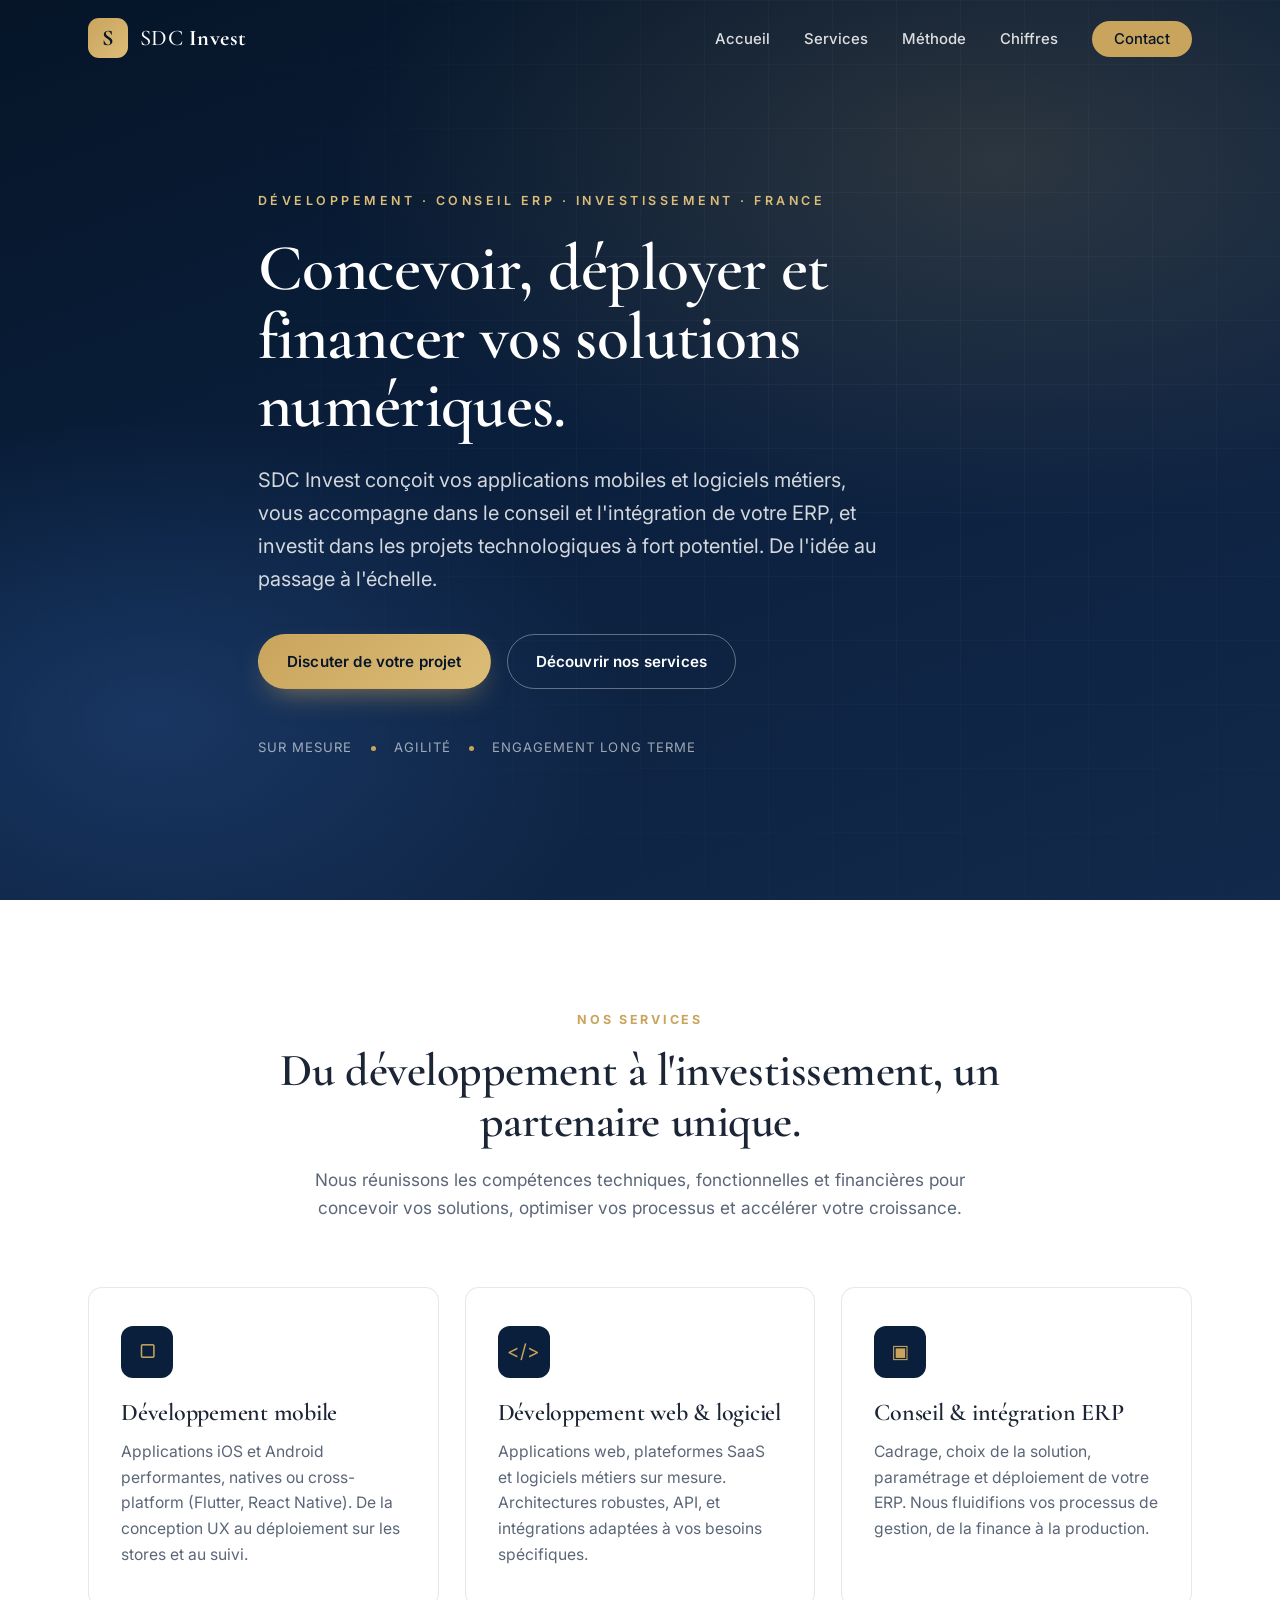
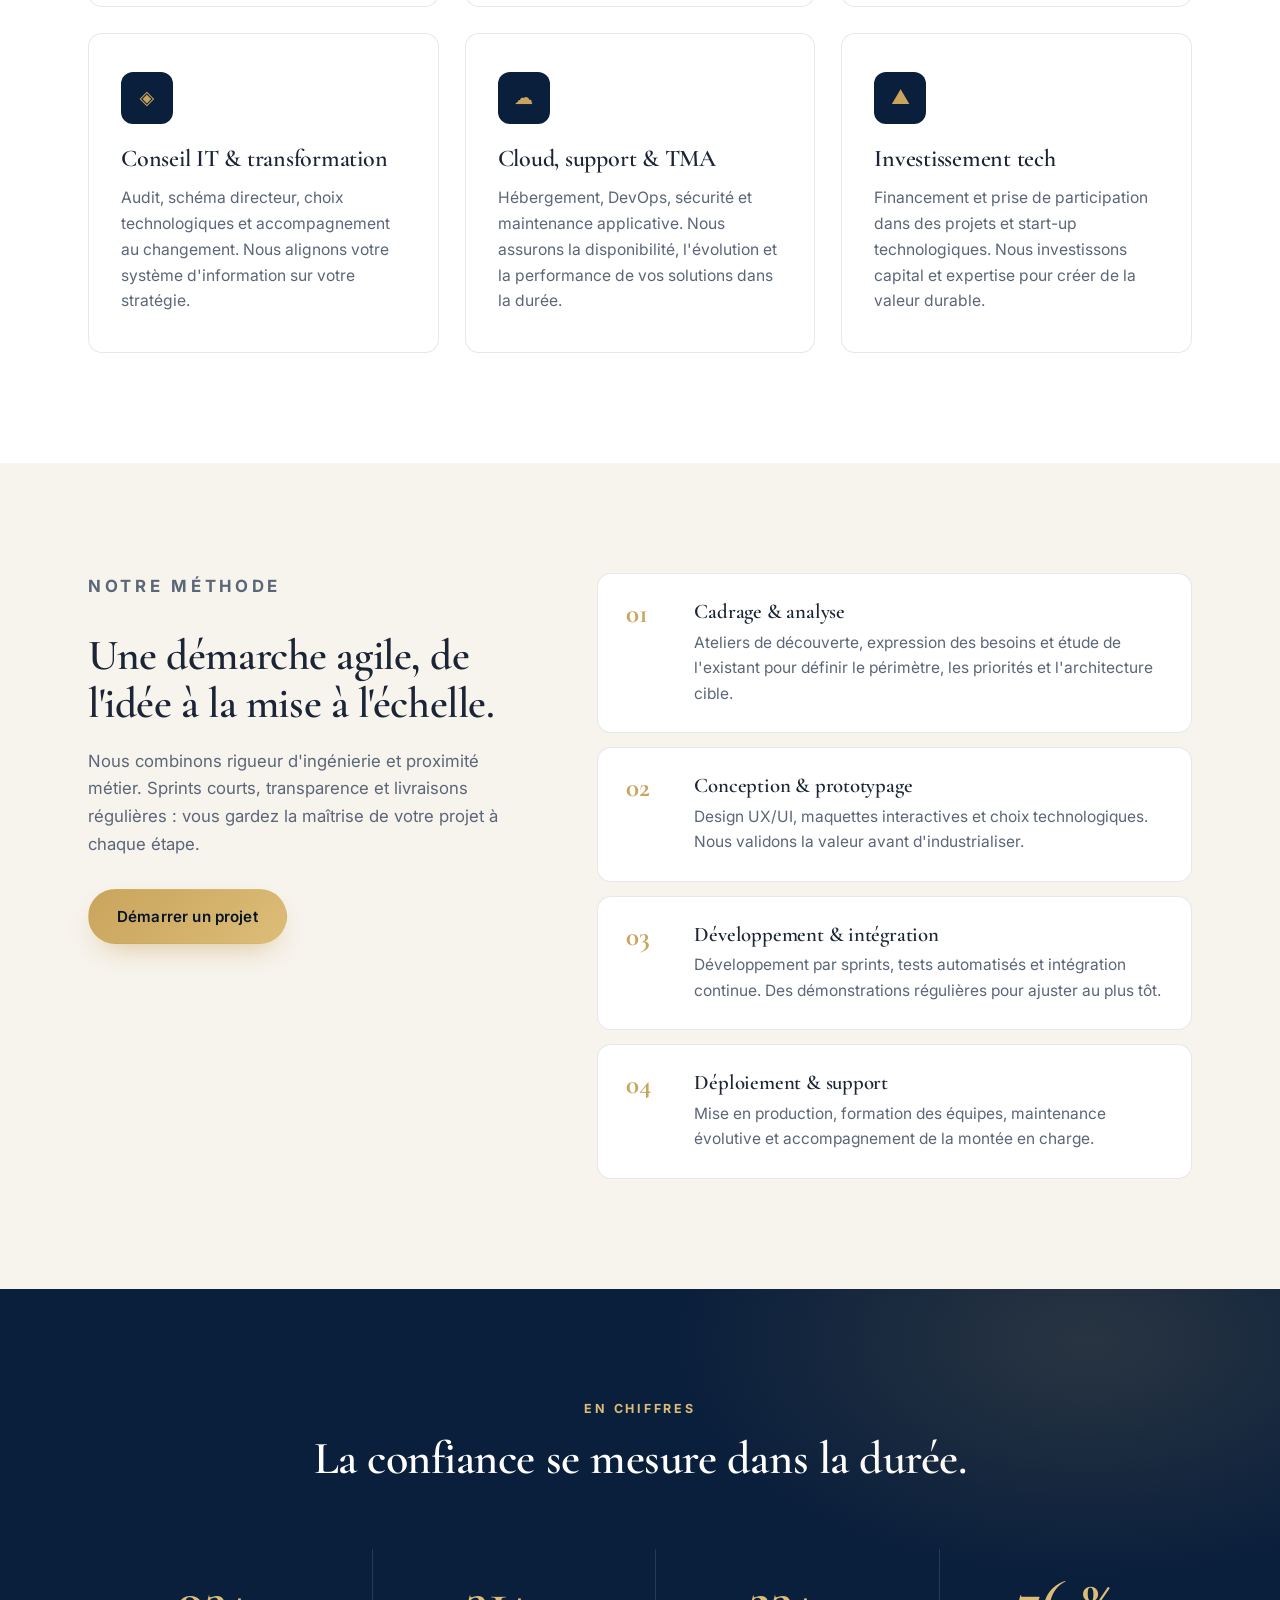
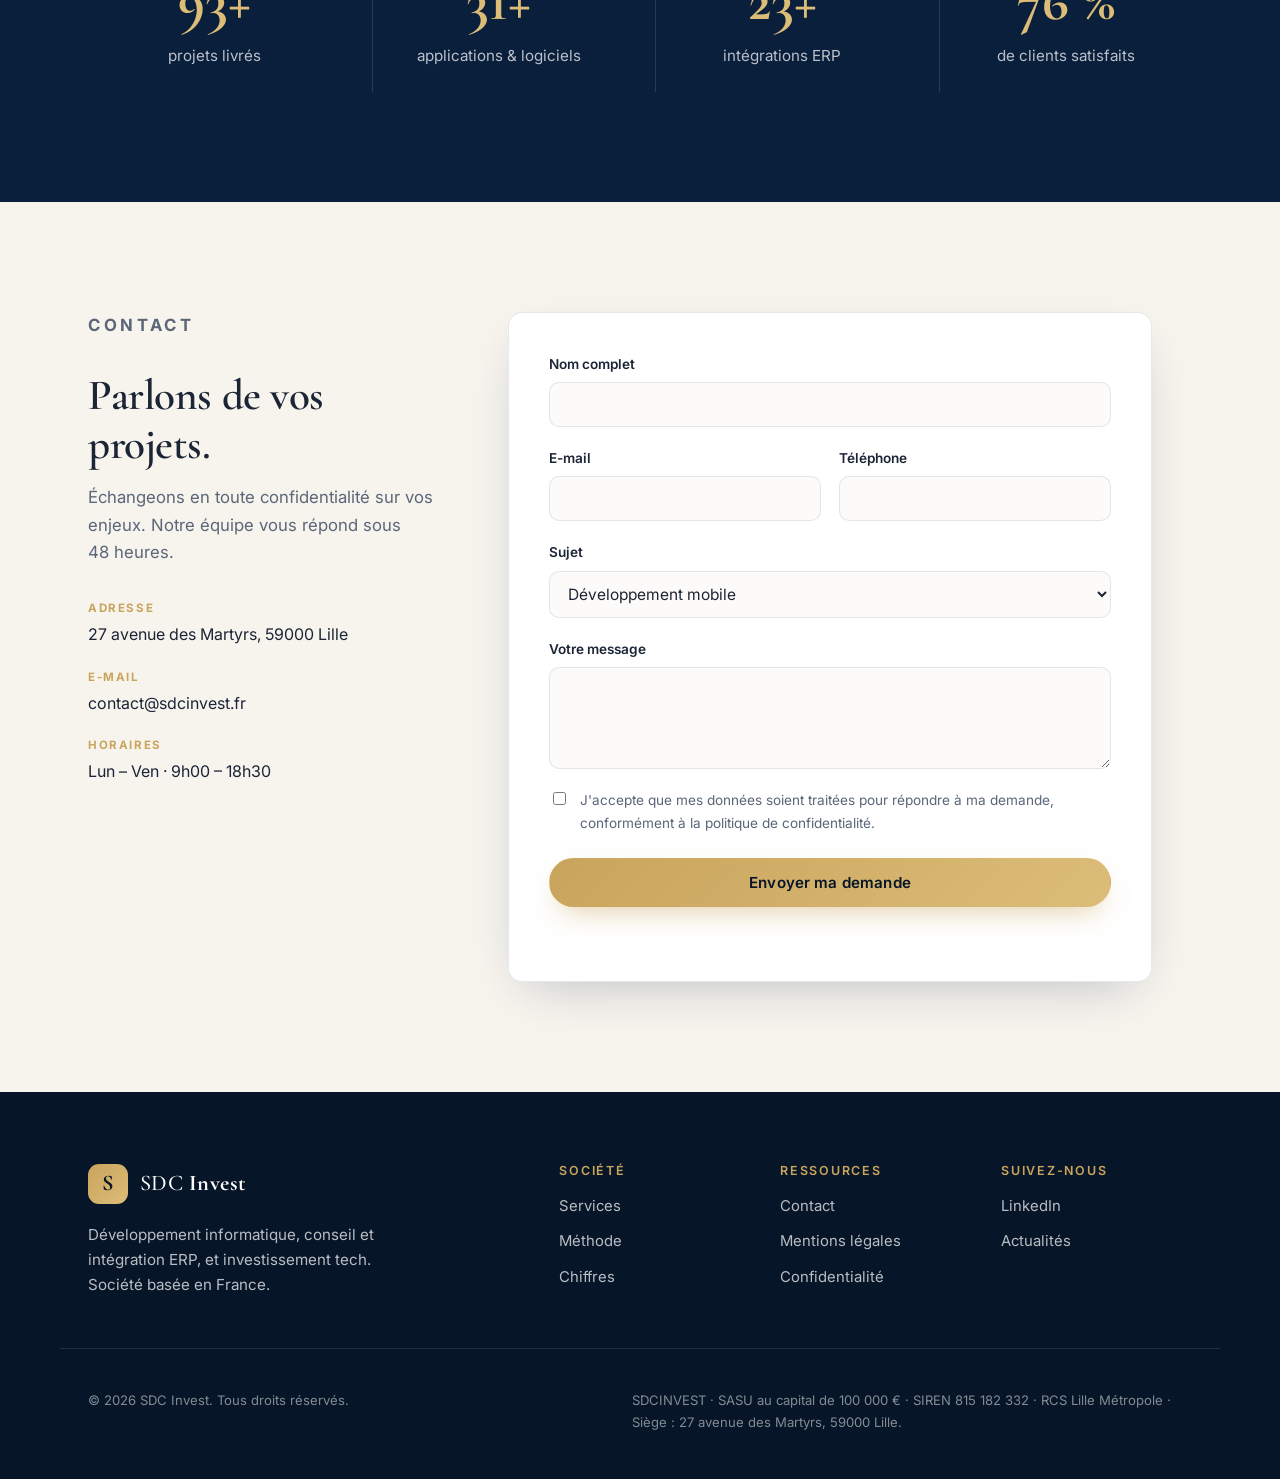
==== index.html @ c54f7954 "Site vitrine SDC Invest : accueil + mentions légales" ====
<!DOCTYPE html>
<html lang="fr">
<head>
  <meta charset="UTF-8" />
  <meta name="viewport" content="width=device-width, initial-scale=1.0" />
  <title>SDC Invest — Développement, Conseil ERP & Investissement</title>
  <meta name="description" content="SDC Invest, société française spécialisée dans le développement informatique (mobile, web, logiciel), le conseil et l'intégration ERP, et l'investissement dans la tech." />
  <meta name="theme-color" content="#0a1f3c" />
  <meta property="og:title" content="SDC Invest — Développement, Conseil ERP & Investissement" />
  <meta property="og:description" content="Développement mobile & logiciel, conseil et intégration ERP, et investissement dans la tech. Basé en France." />
  <meta property="og:type" content="website" />
  <meta property="og:locale" content="fr_FR" />
  <link rel="icon" href="data:image/svg+xml,%3Csvg xmlns='http://www.w3.org/2000/svg' viewBox='0 0 100 100'%3E%3Crect width='100' height='100' rx='20' fill='%230a1f3c'/%3E%3Ctext x='50' y='68' font-family='Georgia,serif' font-size='52' fill='%23c9a45c' text-anchor='middle'%3ES%3C/text%3E%3C/svg%3E" />
  <link rel="preconnect" href="https://fonts.googleapis.com" />
  <link rel="preconnect" href="https://fonts.gstatic.com" crossorigin />
  <link href="https://fonts.googleapis.com/css2?family=Cormorant+Garamond:wght@500;600;700&family=Inter:wght@300;400;500;600;700&display=swap" rel="stylesheet" />
  <link rel="stylesheet" href="styles.css" />
</head>
<body>
  <!-- ===== Header / Navigation ===== -->
  <header class="site-header" id="header">
    <div class="container header-inner">
      <a href="#accueil" class="logo" aria-label="SDC Invest — Accueil">
        <span class="logo-mark">S</span>
        <span class="logo-text">SDC&nbsp;<strong>Invest</strong></span>
      </a>
      <nav class="nav" aria-label="Navigation principale">
        <ul class="nav-list" id="nav-list">
          <li><a href="#accueil">Accueil</a></li>
          <li><a href="#expertise">Services</a></li>
          <li><a href="#approche">Méthode</a></li>
          <li><a href="#chiffres">Chiffres</a></li>
          <li><a href="#contact" class="nav-cta">Contact</a></li>
        </ul>
      </nav>
      <button class="nav-toggle" id="nav-toggle" aria-label="Ouvrir le menu" aria-expanded="false">
        <span></span><span></span><span></span>
      </button>
    </div>
  </header>

  <main>
    <!-- ===== Hero ===== -->
    <section class="hero" id="accueil">
      <div class="hero-bg" aria-hidden="true"></div>
      <div class="container hero-inner">
        <p class="hero-eyebrow reveal">Développement · Conseil ERP · Investissement · France</p>
        <h1 class="hero-title reveal">Concevoir, déployer et financer vos solutions numériques.</h1>
        <p class="hero-lead reveal">SDC Invest conçoit vos applications mobiles et logiciels métiers, vous accompagne dans le conseil et l'intégration de votre ERP, et investit dans les projets technologiques à fort potentiel. De l'idée au passage à l'échelle.</p>
        <div class="hero-actions reveal">
          <a href="#contact" class="btn btn-primary">Discuter de votre projet</a>
          <a href="#expertise" class="btn btn-ghost">Découvrir nos services</a>
        </div>
        <div class="hero-trust reveal">
          <span>Sur mesure</span><i></i><span>Agilité</span><i></i><span>Engagement long terme</span>
        </div>
      </div>
    </section>

    <!-- ===== Expertise ===== -->
    <section class="section" id="expertise">
      <div class="container">
        <header class="section-head reveal">
          <p class="kicker">Nos services</p>
          <h2>Du développement à l'investissement, un partenaire unique.</h2>
          <p class="section-sub">Nous réunissons les compétences techniques, fonctionnelles et financières pour concevoir vos solutions, optimiser vos processus et accélérer votre croissance.</p>
        </header>
        <div class="cards">
          <article class="card reveal">
            <div class="card-icon" aria-hidden="true">▢</div>
            <h3>Développement mobile</h3>
            <p>Applications iOS et Android performantes, natives ou cross-platform (Flutter, React Native). De la conception UX au déploiement sur les stores et au suivi.</p>
          </article>
          <article class="card reveal">
            <div class="card-icon" aria-hidden="true">&lt;/&gt;</div>
            <h3>Développement web &amp; logiciel</h3>
            <p>Applications web, plateformes SaaS et logiciels métiers sur mesure. Architectures robustes, API, et intégrations adaptées à vos besoins spécifiques.</p>
          </article>
          <article class="card reveal">
            <div class="card-icon" aria-hidden="true">▣</div>
            <h3>Conseil &amp; intégration ERP</h3>
            <p>Cadrage, choix de la solution, paramétrage et déploiement de votre ERP. Nous fluidifions vos processus de gestion, de la finance à la production.</p>
          </article>
          <article class="card reveal">
            <div class="card-icon" aria-hidden="true">◈</div>
            <h3>Conseil IT &amp; transformation</h3>
            <p>Audit, schéma directeur, choix technologiques et accompagnement au changement. Nous alignons votre système d'information sur votre stratégie.</p>
          </article>
          <article class="card reveal">
            <div class="card-icon" aria-hidden="true">☁</div>
            <h3>Cloud, support &amp; TMA</h3>
            <p>Hébergement, DevOps, sécurité et maintenance applicative. Nous assurons la disponibilité, l'évolution et la performance de vos solutions dans la durée.</p>
          </article>
          <article class="card reveal">
            <div class="card-icon" aria-hidden="true">▲</div>
            <h3>Investissement tech</h3>
            <p>Financement et prise de participation dans des projets et start-up technologiques. Nous investissons capital et expertise pour créer de la valeur durable.</p>
          </article>
        </div>
      </div>
    </section>

    <!-- ===== Approche ===== -->
    <section class="section section-alt" id="approche">
      <div class="container approche-grid">
        <div class="approche-intro reveal">
          <p class="kicker">Notre méthode</p>
          <h2>Une démarche agile, de l'idée à la mise à l'échelle.</h2>
          <p>Nous combinons rigueur d'ingénierie et proximité métier. Sprints courts, transparence et livraisons régulières : vous gardez la maîtrise de votre projet à chaque étape.</p>
          <a href="#contact" class="btn btn-primary">Démarrer un projet</a>
        </div>
        <ol class="steps">
          <li class="reveal">
            <span class="step-num">01</span>
            <div>
              <h3>Cadrage &amp; analyse</h3>
              <p>Ateliers de découverte, expression des besoins et étude de l'existant pour définir le périmètre, les priorités et l'architecture cible.</p>
            </div>
          </li>
          <li class="reveal">
            <span class="step-num">02</span>
            <div>
              <h3>Conception &amp; prototypage</h3>
              <p>Design UX/UI, maquettes interactives et choix technologiques. Nous validons la valeur avant d'industrialiser.</p>
            </div>
          </li>
          <li class="reveal">
            <span class="step-num">03</span>
            <div>
              <h3>Développement &amp; intégration</h3>
              <p>Développement par sprints, tests automatisés et intégration continue. Des démonstrations régulières pour ajuster au plus tôt.</p>
            </div>
          </li>
          <li class="reveal">
            <span class="step-num">04</span>
            <div>
              <h3>Déploiement &amp; support</h3>
              <p>Mise en production, formation des équipes, maintenance évolutive et accompagnement de la montée en charge.</p>
            </div>
          </li>
        </ol>
      </div>
    </section>

    <!-- ===== Chiffres ===== -->
    <section class="section stats-section" id="chiffres">
      <div class="container">
        <header class="section-head reveal">
          <p class="kicker">En chiffres</p>
          <h2>La confiance se mesure dans la durée.</h2>
        </header>
        <div class="stats">
          <div class="stat reveal">
            <span class="stat-num" data-target="120" data-suffix="+">0</span>
            <span class="stat-label">projets livrés</span>
          </div>
          <div class="stat reveal">
            <span class="stat-num" data-target="40" data-suffix="+">0</span>
            <span class="stat-label">applications &amp; logiciels</span>
          </div>
          <div class="stat reveal">
            <span class="stat-num" data-target="30" data-suffix="+">0</span>
            <span class="stat-label">intégrations ERP</span>
          </div>
          <div class="stat reveal">
            <span class="stat-num" data-target="98" data-suffix=" %">0</span>
            <span class="stat-label">de clients satisfaits</span>
          </div>
        </div>
      </div>
    </section>

    <!-- ===== Contact ===== -->
    <section class="section contact-section" id="contact">
      <div class="container contact-grid">
        <div class="contact-info reveal">
          <p class="kicker">Contact</p>
          <h2>Parlons de vos projets.</h2>
          <p>Échangeons en toute confidentialité sur vos enjeux. Notre équipe vous répond sous 48&nbsp;heures.</p>
          <ul class="contact-list">
            <li><span>Adresse</span>27 avenue des Martyrs, 59000 Lille</li>
            <li><span>E-mail</span><a href="mailto:contact@sdcinvest.fr">contact@sdcinvest.fr</a></li>
            <li><span>Horaires</span>Lun – Ven · 9h00 – 18h30</li>
          </ul>
        </div>
        <form class="contact-form reveal" id="contact-form" novalidate>
          <div class="field">
            <label for="name">Nom complet</label>
            <input type="text" id="name" name="name" required autocomplete="name" />
          </div>
          <div class="field-row">
            <div class="field">
              <label for="email">E-mail</label>
              <input type="email" id="email" name="email" required autocomplete="email" />
            </div>
            <div class="field">
              <label for="phone">Téléphone</label>
              <input type="tel" id="phone" name="phone" autocomplete="tel" />
            </div>
          </div>
          <div class="field">
            <label for="subject">Sujet</label>
            <select id="subject" name="subject">
              <option>Développement mobile</option>
              <option>Développement web / logiciel</option>
              <option>Conseil &amp; intégration ERP</option>
              <option>Conseil IT / transformation</option>
              <option>Cloud, support &amp; maintenance</option>
              <option>Investissement tech</option>
              <option>Autre demande</option>
            </select>
          </div>
          <div class="field">
            <label for="message">Votre message</label>
            <textarea id="message" name="message" rows="4" required></textarea>
          </div>
          <label class="consent">
            <input type="checkbox" id="consent" name="consent" required />
            <span>J'accepte que mes données soient traitées pour répondre à ma demande, conformément à la politique de confidentialité.</span>
          </label>
          <button type="submit" class="btn btn-primary btn-block">Envoyer ma demande</button>
          <p class="form-feedback" id="form-feedback" role="status" aria-live="polite"></p>
        </form>
      </div>
    </section>
  </main>

  <!-- ===== Footer ===== -->
  <footer class="site-footer">
    <div class="container footer-inner">
      <div class="footer-brand">
        <a href="#accueil" class="logo logo--light">
          <span class="logo-mark">S</span>
          <span class="logo-text">SDC&nbsp;<strong>Invest</strong></span>
        </a>
        <p>Développement informatique, conseil et intégration ERP, et investissement tech. Société basée en France.</p>
      </div>
      <nav class="footer-nav" aria-label="Liens de pied de page">
        <div>
          <h4>Société</h4>
          <a href="#expertise">Services</a>
          <a href="#approche">Méthode</a>
          <a href="#chiffres">Chiffres</a>
        </div>
        <div>
          <h4>Ressources</h4>
          <a href="#contact">Contact</a>
          <a href="mentions-legales.html">Mentions légales</a>
          <a href="mentions-legales.html#confidentialite">Confidentialité</a>
        </div>
        <div>
          <h4>Suivez-nous</h4>
          <a href="#">LinkedIn</a>
          <a href="#">Actualités</a>
        </div>
      </nav>
    </div>
    <div class="container footer-bottom">
      <p>© <span id="year">2026</span> SDC Invest. Tous droits réservés.</p>
      <p class="footer-legal">SDCINVEST · SASU au capital de 100 000 € · SIREN 815 182 332 · RCS Lille Métropole · Siège : 27 avenue des Martyrs, 59000 Lille.</p>
    </div>
  </footer>

  <script src="script.js"></script>
</body>
</html>
---- styles.css ----
/* ===== Design tokens ===== */
:root {
  --navy:        #0a1f3c;
  --navy-deep:   #061528;
  --navy-soft:   #13294b;
  --gold:        #c9a45c;
  --gold-bright: #dcbd78;
  --cream:       #f7f4ee;
  --paper:       #ffffff;
  --ink:         #1b2535;
  --muted:       #5b6678;
  --line:        rgba(10, 31, 60, 0.10);
  --shadow:      0 18px 50px -20px rgba(10, 31, 60, 0.28);
  --radius:      14px;
  --container:   1160px;
  --serif:       "Cormorant Garamond", Georgia, serif;
  --sans:        "Inter", system-ui, -apple-system, sans-serif;
}

*, *::before, *::after { box-sizing: border-box; }

html { scroll-behavior: smooth; scroll-padding-top: 90px; }

body {
  margin: 0;
  font-family: var(--sans);
  color: var(--ink);
  background: var(--paper);
  line-height: 1.65;
  font-weight: 400;
  -webkit-font-smoothing: antialiased;
}

img { max-width: 100%; display: block; }
a { color: inherit; text-decoration: none; }

.container {
  width: 100%;
  max-width: var(--container);
  margin: 0 auto;
  padding: 0 28px;
}

h1, h2, h3, h4 { font-family: var(--serif); font-weight: 600; line-height: 1.12; letter-spacing: -0.01em; margin: 0; }

/* ===== Buttons ===== */
.btn {
  display: inline-flex;
  align-items: center;
  justify-content: center;
  gap: 8px;
  padding: 14px 28px;
  border-radius: 999px;
  font-family: var(--sans);
  font-size: 0.95rem;
  font-weight: 600;
  letter-spacing: 0.01em;
  cursor: pointer;
  border: 1.5px solid transparent;
  transition: transform .25s ease, box-shadow .25s ease, background .25s ease, color .25s ease;
}
.btn-primary {
  background: linear-gradient(135deg, var(--gold), var(--gold-bright));
  color: var(--navy-deep);
  box-shadow: 0 12px 30px -12px rgba(201, 164, 92, 0.7);
}
.btn-primary:hover { transform: translateY(-2px); box-shadow: 0 18px 38px -12px rgba(201, 164, 92, 0.85); }
.btn-ghost { border-color: rgba(255,255,255,0.35); color: #fff; }
.btn-ghost:hover { background: rgba(255,255,255,0.08); border-color: rgba(255,255,255,0.6); }
.btn-block { width: 100%; }

/* ===== Header ===== */
.site-header {
  position: fixed;
  inset: 0 0 auto 0;
  z-index: 100;
  padding: 18px 0;
  transition: background .3s ease, padding .3s ease, box-shadow .3s ease;
}
.site-header.scrolled {
  background: rgba(255,255,255,0.92);
  backdrop-filter: saturate(180%) blur(14px);
  box-shadow: 0 1px 0 var(--line);
  padding: 12px 0;
}
.header-inner { display: flex; align-items: center; justify-content: space-between; }

.logo { display: inline-flex; align-items: center; gap: 12px; color: #fff; }
.site-header.scrolled .logo { color: var(--navy); }
.logo-mark {
  width: 40px; height: 40px;
  display: grid; place-items: center;
  background: linear-gradient(135deg, var(--gold), var(--gold-bright));
  color: var(--navy-deep);
  border-radius: 11px;
  font-family: var(--serif); font-weight: 700; font-size: 1.4rem;
}
.logo-text { font-family: var(--serif); font-size: 1.4rem; font-weight: 500; letter-spacing: .02em; }
.logo-text strong { font-weight: 700; }

.nav-list { display: flex; align-items: center; gap: 34px; list-style: none; margin: 0; padding: 0; }
.nav-list a {
  color: rgba(255,255,255,0.85);
  font-size: 0.93rem; font-weight: 500;
  position: relative; transition: color .2s ease;
}
.site-header.scrolled .nav-list a { color: var(--muted); }
.nav-list a:not(.nav-cta)::after {
  content: ""; position: absolute; left: 0; bottom: -6px;
  width: 0; height: 2px; background: var(--gold); transition: width .25s ease;
}
.nav-list a:not(.nav-cta):hover { color: var(--gold); }
.site-header.scrolled .nav-list a:not(.nav-cta):hover { color: var(--navy); }
.nav-list a:not(.nav-cta):hover::after { width: 100%; }
.nav-cta {
  padding: 9px 22px; border-radius: 999px;
  background: var(--gold); color: var(--navy-deep) !important;
  font-weight: 600; transition: transform .2s ease, background .2s ease;
}
.nav-cta:hover { transform: translateY(-1px); background: var(--gold-bright); }

.nav-toggle { display: none; flex-direction: column; gap: 5px; background: none; border: 0; cursor: pointer; padding: 6px; }
.nav-toggle span { width: 24px; height: 2px; background: #fff; transition: .3s ease; }
.site-header.scrolled .nav-toggle span { background: var(--navy); }

/* ===== Hero ===== */
.hero {
  position: relative;
  min-height: 100vh;
  display: flex; align-items: center;
  color: #fff;
  overflow: hidden;
  padding: 140px 0 90px;
}
.hero-bg {
  position: absolute; inset: 0; z-index: -2;
  background:
    radial-gradient(1100px 600px at 78% 18%, rgba(201,164,92,0.18), transparent 60%),
    radial-gradient(800px 500px at 12% 80%, rgba(35,72,128,0.55), transparent 60%),
    linear-gradient(160deg, var(--navy-deep) 0%, var(--navy) 45%, var(--navy-soft) 100%);
}
.hero-bg::after {
  content: ""; position: absolute; inset: 0;
  background-image:
    linear-gradient(rgba(255,255,255,0.04) 1px, transparent 1px),
    linear-gradient(90deg, rgba(255,255,255,0.04) 1px, transparent 1px);
  background-size: 64px 64px;
  mask-image: radial-gradient(circle at 70% 35%, #000, transparent 75%);
}
.hero-inner { max-width: 820px; }
.hero-eyebrow {
  text-transform: uppercase; letter-spacing: .28em; font-size: 0.78rem;
  font-weight: 600; color: var(--gold-bright); margin: 0 0 22px;
}
.hero-title { font-size: clamp(2.4rem, 5.5vw, 4.1rem); line-height: 1.05; margin-bottom: 24px; }
.hero-lead { font-size: clamp(1.05rem, 1.7vw, 1.25rem); color: rgba(255,255,255,0.82); max-width: 620px; margin: 0 0 38px; }
.hero-actions { display: flex; flex-wrap: wrap; gap: 16px; margin-bottom: 48px; }
.hero-trust { display: flex; align-items: center; gap: 18px; font-size: 0.82rem; letter-spacing: .08em; text-transform: uppercase; color: rgba(255,255,255,0.6); }
.hero-trust i { width: 5px; height: 5px; border-radius: 50%; background: var(--gold); }

/* ===== Sections ===== */
.section { padding: 110px 0; }
.section-alt { background: var(--cream); }
.section-head { max-width: 720px; margin: 0 auto 64px; text-align: center; }
.kicker { text-transform: uppercase; letter-spacing: .22em; font-size: 0.78rem; font-weight: 700; color: var(--gold); margin: 0 0 14px; }
.section-head h2 { font-size: clamp(1.9rem, 3.6vw, 2.9rem); }
.section-sub { color: var(--muted); font-size: 1.08rem; margin: 18px 0 0; }

/* ===== Cards ===== */
.cards { display: grid; grid-template-columns: repeat(3, 1fr); gap: 26px; }
.card {
  background: var(--paper);
  border: 1px solid var(--line);
  border-radius: var(--radius);
  padding: 38px 32px;
  transition: transform .3s ease, box-shadow .3s ease, border-color .3s ease;
}
.card:hover { transform: translateY(-6px); box-shadow: var(--shadow); border-color: transparent; }
.card-icon {
  width: 52px; height: 52px; border-radius: 12px;
  display: grid; place-items: center; margin-bottom: 22px;
  background: var(--navy); color: var(--gold); font-size: 1.2rem;
}
.card h3 { font-size: 1.5rem; margin-bottom: 12px; }
.card p { color: var(--muted); margin: 0; font-size: 0.98rem; }

/* ===== Approche ===== */
.approche-grid { display: grid; grid-template-columns: 0.85fr 1.15fr; gap: 70px; align-items: start; }
.approche-intro h2 { font-size: clamp(1.9rem, 3.4vw, 2.7rem); margin: 0 0 20px; }
.approche-intro p { color: var(--muted); margin: 0 0 30px; font-size: 1.05rem; }
.steps { list-style: none; margin: 0; padding: 0; display: grid; gap: 14px; }
.steps li {
  display: flex; gap: 24px; align-items: flex-start;
  background: var(--paper); border: 1px solid var(--line);
  border-radius: var(--radius); padding: 26px 28px;
  transition: transform .25s ease, box-shadow .25s ease;
}
.steps li:hover { transform: translateX(6px); box-shadow: var(--shadow); }
.step-num { font-family: var(--serif); font-size: 1.7rem; font-weight: 700; color: var(--gold); line-height: 1; min-width: 44px; }
.steps h3 { font-size: 1.3rem; margin-bottom: 6px; }
.steps p { color: var(--muted); margin: 0; font-size: 0.97rem; }

/* ===== Stats ===== */
.stats-section { background: var(--navy); color: #fff; position: relative; overflow: hidden; }
.stats-section::before {
  content: ""; position: absolute; inset: 0;
  background: radial-gradient(700px 400px at 85% 10%, rgba(201,164,92,0.16), transparent 60%);
}
.stats-section .kicker { color: var(--gold-bright); }
.stats-section h2 { color: #fff; }
.stats { display: grid; grid-template-columns: repeat(4, 1fr); gap: 30px; position: relative; }
.stat { text-align: center; padding: 24px 12px; border-left: 1px solid rgba(255,255,255,0.12); }
.stat:first-child { border-left: 0; }
.stat-num { display: block; font-family: var(--serif); font-size: clamp(2.6rem, 5vw, 3.6rem); font-weight: 700; color: var(--gold-bright); line-height: 1; }
.stat-label { display: block; margin-top: 12px; color: rgba(255,255,255,0.72); font-size: 0.95rem; }

/* ===== Team ===== */
.team { display: grid; grid-template-columns: repeat(3, 1fr); gap: 28px; }
.member {
  background: var(--paper); border: 1px solid var(--line); border-radius: var(--radius);
  padding: 40px 32px; text-align: center;
  transition: transform .3s ease, box-shadow .3s ease;
}
.member:hover { transform: translateY(-6px); box-shadow: var(--shadow); }
.avatar {
  width: 84px; height: 84px; margin: 0 auto 22px; border-radius: 50%;
  display: grid; place-items: center;
  background: linear-gradient(135deg, var(--navy), var(--navy-soft));
  color: var(--gold-bright); font-family: var(--serif); font-size: 1.7rem; font-weight: 700;
  border: 2px solid var(--gold);
}
.member h3 { font-size: 1.4rem; }
.member .role { color: var(--gold); font-weight: 600; font-size: 0.9rem; margin: 6px 0 14px; }
.member p:last-child { color: var(--muted); margin: 0; font-size: 0.95rem; }

/* ===== Contact ===== */
.contact-section { background: var(--cream); }
.contact-grid { display: grid; grid-template-columns: 0.9fr 1.1fr; gap: 60px; align-items: start; }
.contact-info h2 { font-size: clamp(1.9rem, 3.4vw, 2.7rem); margin: 0 0 16px; }
.contact-info > p { color: var(--muted); font-size: 1.05rem; margin: 0 0 32px; }
.contact-list { list-style: none; margin: 0; padding: 0; display: grid; gap: 20px; }
.contact-list li { display: flex; flex-direction: column; gap: 3px; font-size: 1rem; }
.contact-list span { text-transform: uppercase; letter-spacing: .14em; font-size: 0.72rem; font-weight: 700; color: var(--gold); }
.contact-list a:hover { color: var(--gold); }

.contact-form { background: var(--paper); border: 1px solid var(--line); border-radius: var(--radius); padding: 40px; box-shadow: var(--shadow); }
.field { display: flex; flex-direction: column; margin-bottom: 20px; }
.field-row { display: grid; grid-template-columns: 1fr 1fr; gap: 18px; }
.field label { font-size: 0.85rem; font-weight: 600; margin-bottom: 7px; color: var(--ink); }
.field input, .field select, .field textarea {
  font-family: var(--sans); font-size: 0.97rem; color: var(--ink);
  padding: 12px 14px; border: 1.5px solid var(--line); border-radius: 10px;
  background: #fcfbf9; transition: border-color .2s ease, box-shadow .2s ease;
}
.field input:focus, .field select:focus, .field textarea:focus {
  outline: none; border-color: var(--gold); box-shadow: 0 0 0 3px rgba(201,164,92,0.18);
}
.field textarea { resize: vertical; }
.consent { display: flex; gap: 11px; align-items: flex-start; font-size: 0.85rem; color: var(--muted); margin-bottom: 24px; }
.consent input { margin-top: 3px; accent-color: var(--gold); }
.form-feedback { margin: 16px 0 0; font-size: 0.92rem; font-weight: 600; text-align: center; min-height: 1.2em; }
.form-feedback.success { color: #1f7a4d; }
.form-feedback.error { color: #c0392b; }

/* ===== Footer ===== */
.site-footer { background: var(--navy-deep); color: rgba(255,255,255,0.72); padding: 72px 0 32px; }
.footer-inner { display: grid; grid-template-columns: 1.3fr 2fr; gap: 60px; padding-bottom: 48px; border-bottom: 1px solid rgba(255,255,255,0.1); }
.logo--light { color: #fff; margin-bottom: 18px; }
.footer-brand p { max-width: 340px; font-size: 0.95rem; margin: 0; }
.footer-nav { display: grid; grid-template-columns: repeat(3, 1fr); gap: 30px; }
.footer-nav h4 { font-family: var(--sans); font-size: 0.78rem; text-transform: uppercase; letter-spacing: .14em; color: var(--gold); margin: 0 0 16px; }
.footer-nav a { display: block; color: rgba(255,255,255,0.72); font-size: 0.93rem; margin-bottom: 11px; transition: color .2s ease; }
.footer-nav a:hover { color: var(--gold-bright); }
.footer-bottom { display: flex; justify-content: space-between; flex-wrap: wrap; gap: 12px; padding-top: 28px; font-size: 0.82rem; color: rgba(255,255,255,0.5); }
.footer-legal { max-width: 560px; }

/* ===== Legal page ===== */
.legal-hero {
  background: linear-gradient(160deg, var(--navy-deep), var(--navy) 60%, var(--navy-soft));
  color: #fff; padding: 150px 0 70px;
}
.legal-hero .kicker { color: var(--gold-bright); }
.legal-hero h1 { font-size: clamp(2.1rem, 4.5vw, 3.2rem); margin: 0 0 12px; }
.legal-hero p { color: rgba(255,255,255,0.75); margin: 0; max-width: 640px; }
.legal-body { padding: 70px 0 110px; }
.legal-body .container { max-width: 860px; }
.legal-block { margin-bottom: 46px; scroll-margin-top: 100px; }
.legal-block h2 { font-size: 1.6rem; margin: 0 0 16px; padding-bottom: 10px; border-bottom: 2px solid var(--gold); display: inline-block; }
.legal-block h3 { font-family: var(--sans); font-size: 1.02rem; font-weight: 700; margin: 22px 0 6px; }
.legal-block p { color: var(--ink); margin: 0 0 14px; }
.legal-block a { color: var(--navy); text-decoration: underline; text-underline-offset: 3px; }
.legal-block a:hover { color: var(--gold); }
.legal-table { width: 100%; border-collapse: collapse; margin: 6px 0 14px; }
.legal-table th, .legal-table td { text-align: left; padding: 11px 14px; border: 1px solid var(--line); font-size: 0.96rem; vertical-align: top; }
.legal-table th { background: var(--cream); width: 38%; font-weight: 600; color: var(--navy); font-family: var(--sans); }
.legal-back { display: inline-flex; align-items: center; gap: 8px; margin-top: 8px; font-weight: 600; color: var(--navy); }
.legal-back:hover { color: var(--gold); }
.legal-update { color: var(--muted); font-size: 0.9rem; font-style: italic; }

/* ===== Reveal animation ===== */
.reveal { opacity: 0; transform: translateY(28px); transition: opacity .7s ease, transform .7s ease; }
.reveal.in { opacity: 1; transform: none; }
.cards .reveal:nth-child(2), .team .reveal:nth-child(2) { transition-delay: .08s; }
.cards .reveal:nth-child(3), .team .reveal:nth-child(3) { transition-delay: .16s; }
.cards .reveal:nth-child(5) { transition-delay: .08s; }
.cards .reveal:nth-child(6) { transition-delay: .16s; }

@media (prefers-reduced-motion: reduce) {
  html { scroll-behavior: auto; }
  .reveal { opacity: 1; transform: none; transition: none; }
}

/* ===== Responsive ===== */
@media (max-width: 940px) {
  .cards, .team { grid-template-columns: repeat(2, 1fr); }
  .approche-grid, .contact-grid, .footer-inner { grid-template-columns: 1fr; gap: 44px; }
  .stats { grid-template-columns: repeat(2, 1fr); gap: 8px; }
  .stat:nth-child(3) { border-left: 0; }
}

@media (max-width: 720px) {
  .nav { position: fixed; inset: 0 0 0 auto; width: min(78vw, 320px);
    background: var(--navy); flex-direction: column;
    transform: translateX(100%); transition: transform .35s ease;
    padding: 100px 32px 40px; box-shadow: -20px 0 60px -20px rgba(0,0,0,0.5); }
  .nav.open { transform: none; }
  .nav-list { flex-direction: column; align-items: flex-start; gap: 22px; }
  .nav-list a { color: rgba(255,255,255,0.9) !important; font-size: 1.05rem; }
  .nav-toggle { display: flex; z-index: 101; }
  .nav-toggle.open span:nth-child(1) { transform: translateY(7px) rotate(45deg); background:#fff; }
  .nav-toggle.open span:nth-child(2) { opacity: 0; }
  .nav-toggle.open span:nth-child(3) { transform: translateY(-7px) rotate(-45deg); background:#fff; }
  .section { padding: 80px 0; }
  .cards, .team { grid-template-columns: 1fr; }
  .field-row { grid-template-columns: 1fr; }
  .footer-nav { grid-template-columns: 1fr 1fr; }
  .contact-form { padding: 28px 22px; }
}

@media (max-width: 420px) {
  .stats { grid-template-columns: 1fr; }
  .stat { border-left: 0; }
  .hero-trust { flex-wrap: wrap; }
}
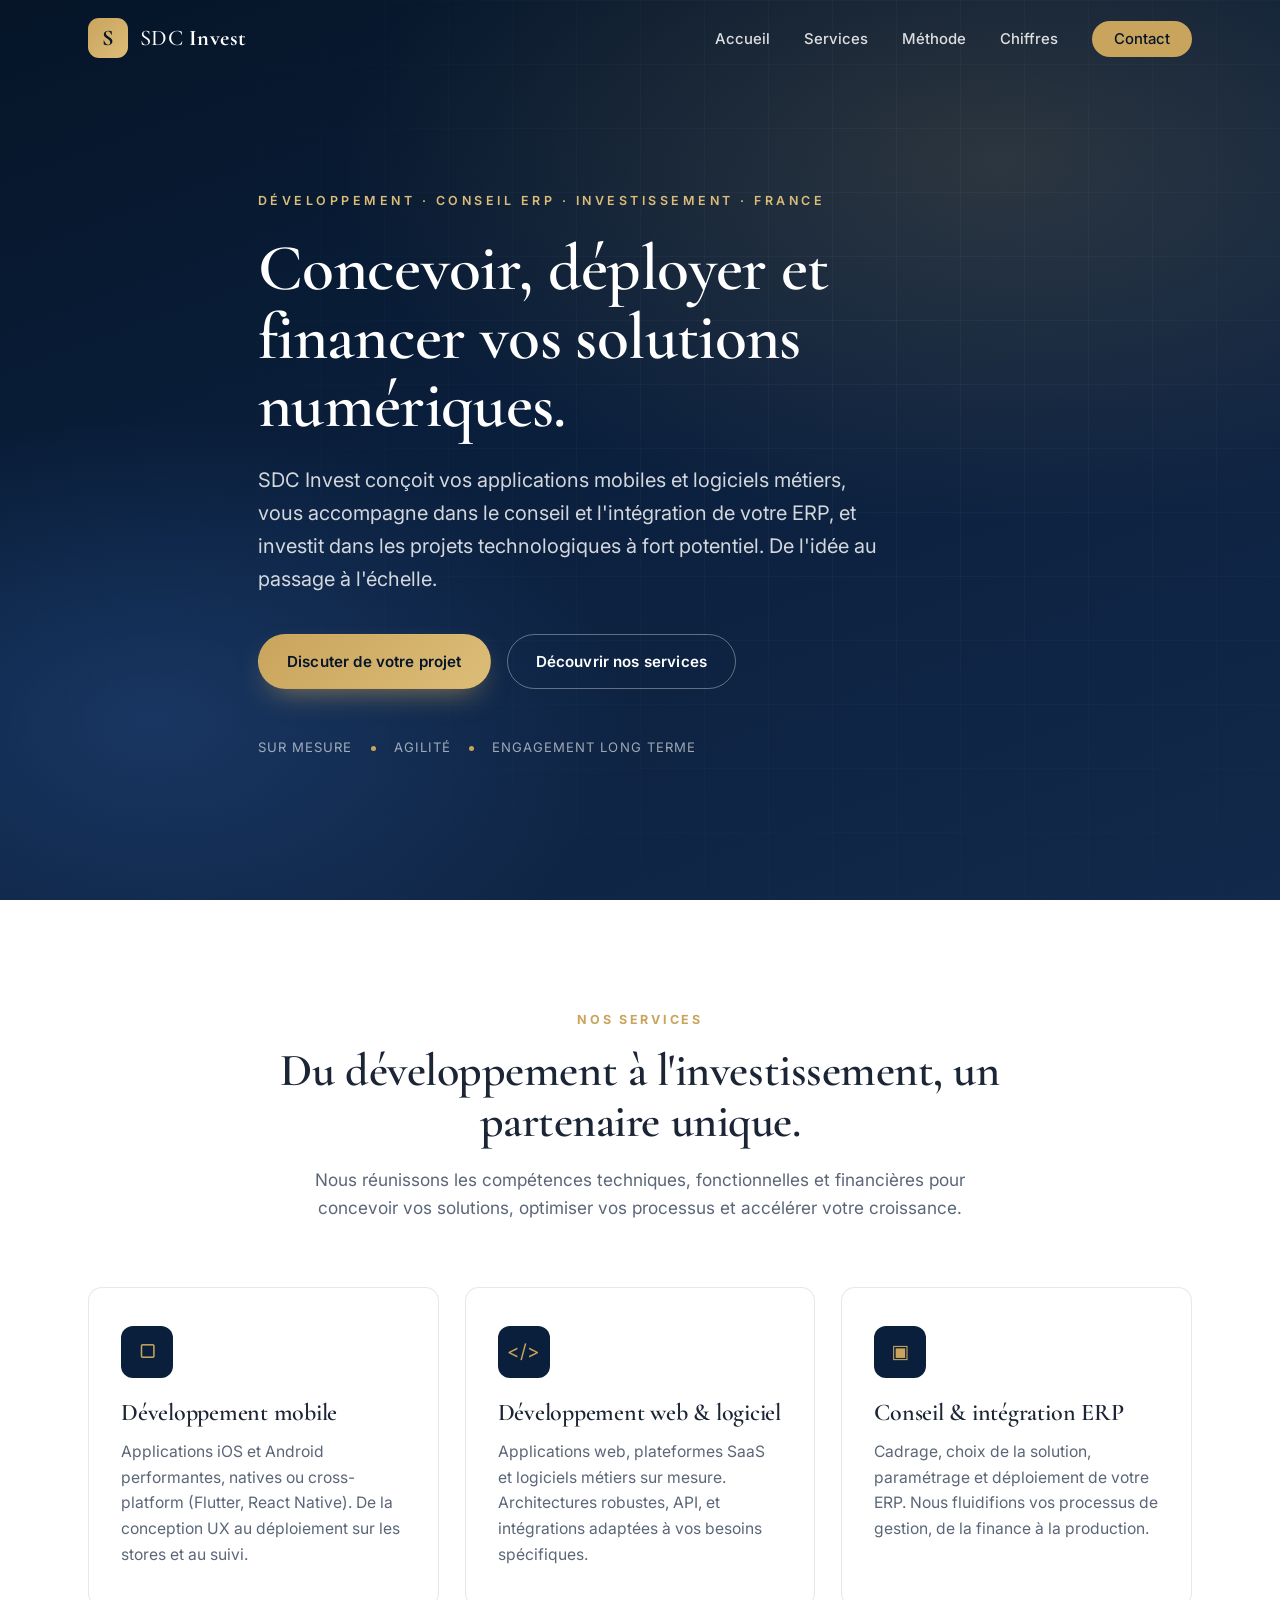
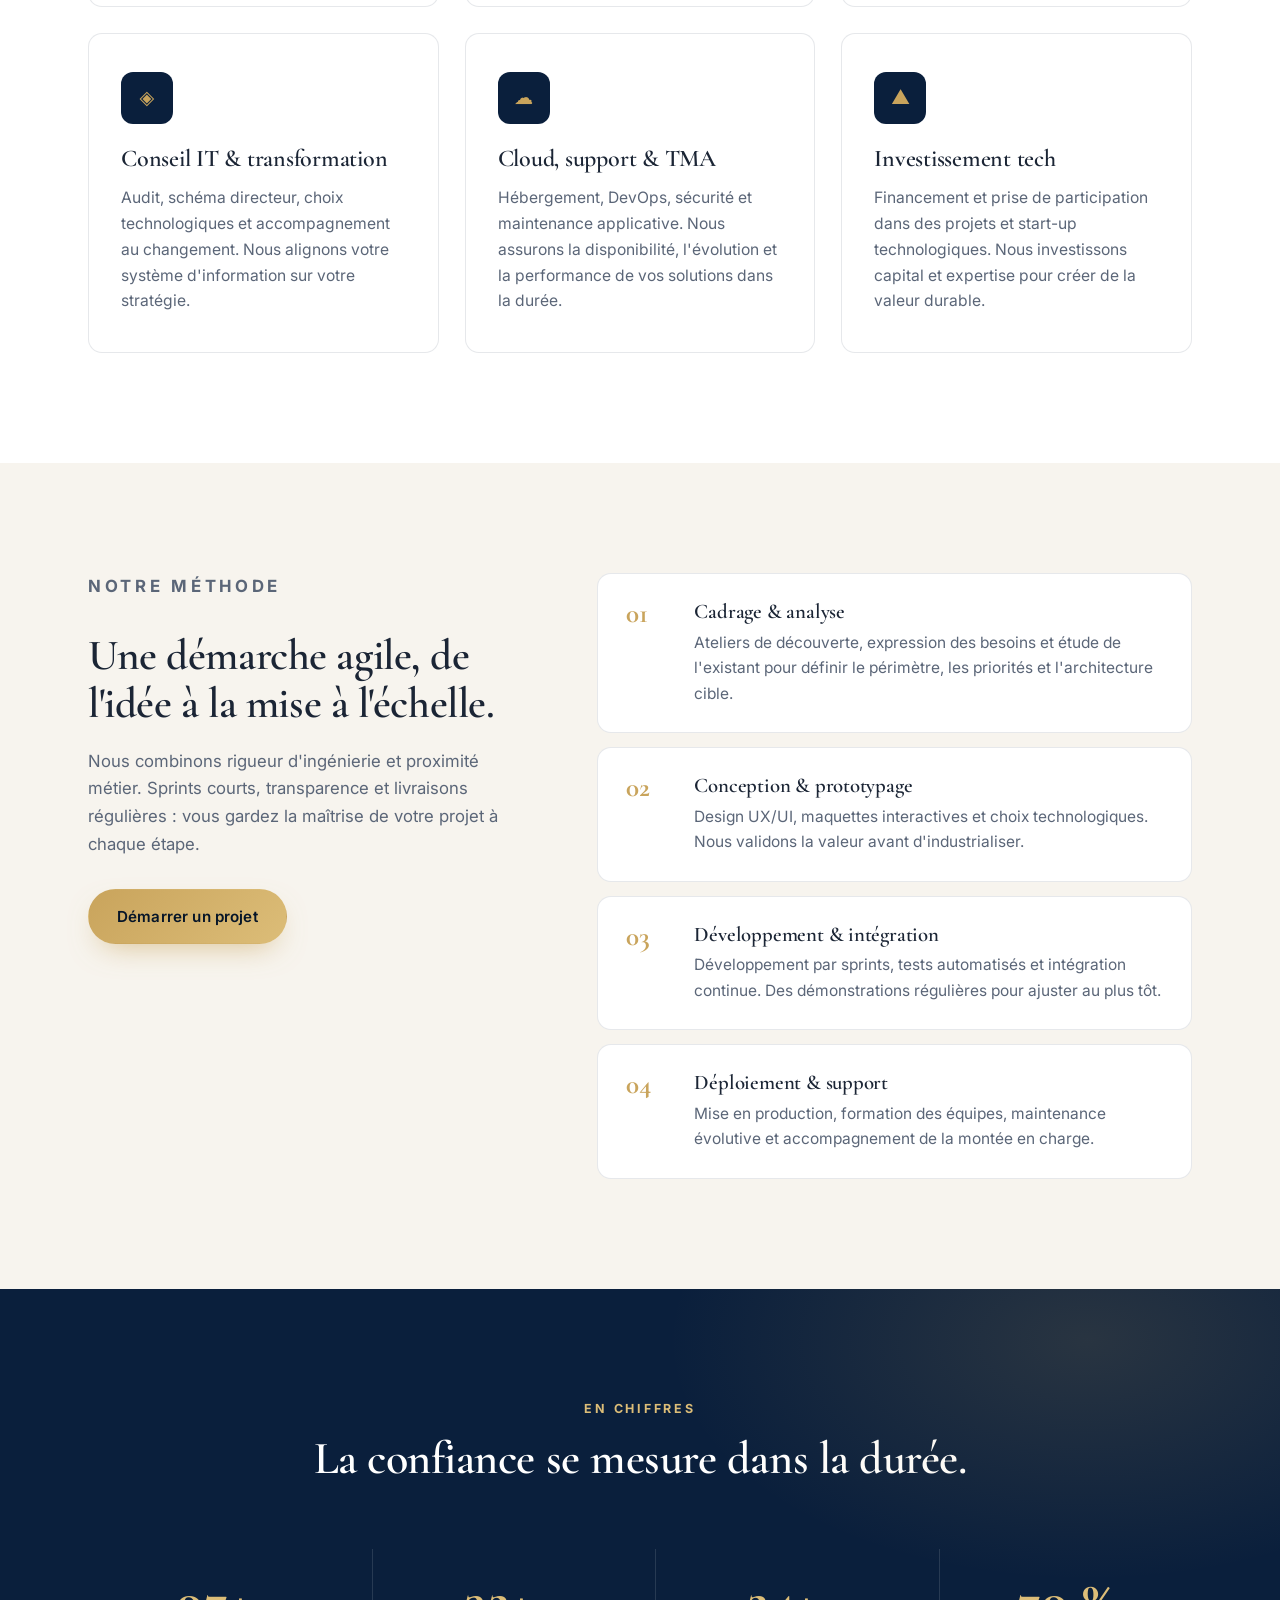
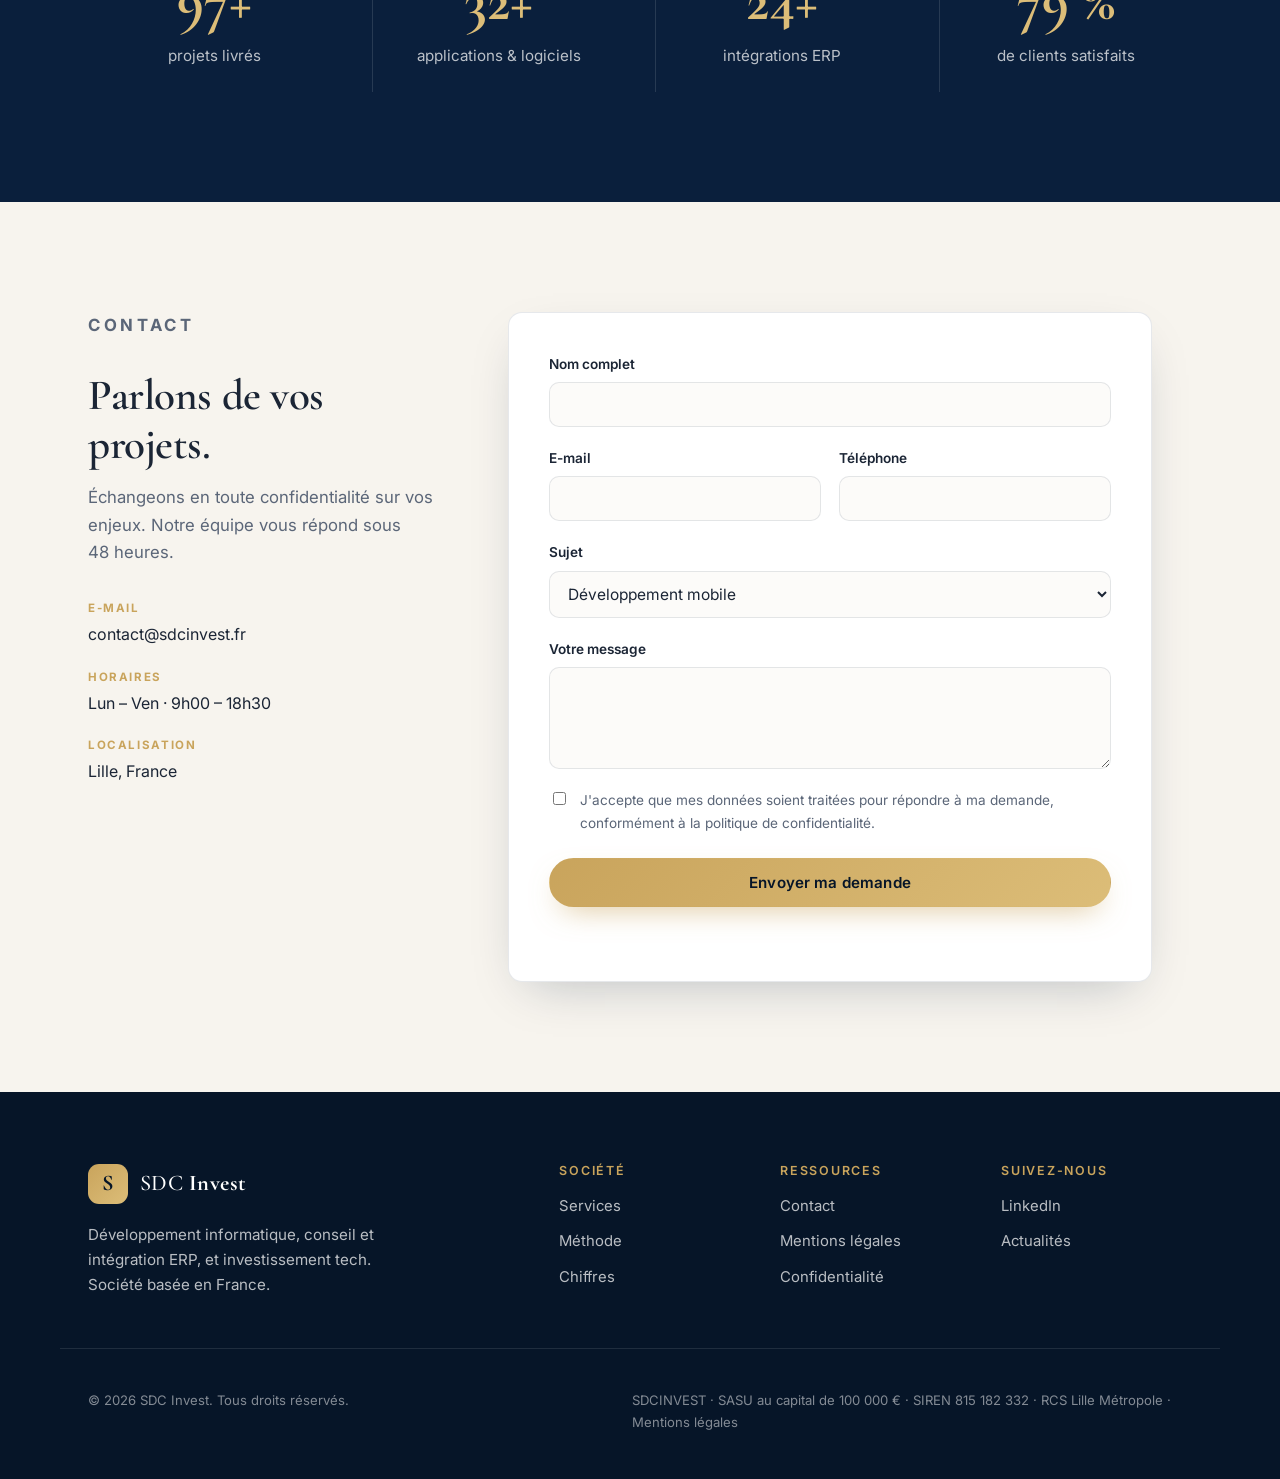
==== commit d4c47b42: "Confidentialité : masquage de l'adresse postale (hors mentions légales) + protection anti-spam de l'" ====
--- a/index.html
+++ b/index.html
@@ -178,9 +178,9 @@
           <h2>Parlons de vos projets.</h2>
           <p>Échangeons en toute confidentialité sur vos enjeux. Notre équipe vous répond sous 48&nbsp;heures.</p>
           <ul class="contact-list">
-            <li><span>Adresse</span>27 avenue des Martyrs, 59000 Lille</li>
-            <li><span>E-mail</span><a href="mailto:contact@sdcinvest.fr">contact@sdcinvest.fr</a></li>
+            <li><span>E-mail</span><a class="email-link" href="#" data-email="Y29udGFjdEBzZGNpbnZlc3QuZnI=">e-mail protégé — activez JavaScript</a></li>
             <li><span>Horaires</span>Lun – Ven · 9h00 – 18h30</li>
+            <li><span>Localisation</span>Lille, France</li>
           </ul>
         </div>
         <form class="contact-form reveal" id="contact-form" novalidate>
@@ -257,7 +257,7 @@
     </div>
     <div class="container footer-bottom">
       <p>© <span id="year">2026</span> SDC Invest. Tous droits réservés.</p>
-      <p class="footer-legal">SDCINVEST · SASU au capital de 100 000 € · SIREN 815 182 332 · RCS Lille Métropole · Siège : 27 avenue des Martyrs, 59000 Lille.</p>
+      <p class="footer-legal">SDCINVEST · SASU au capital de 100 000 € · SIREN 815 182 332 · RCS Lille Métropole · <a href="mentions-legales.html">Mentions légales</a></p>
     </div>
   </footer>
 
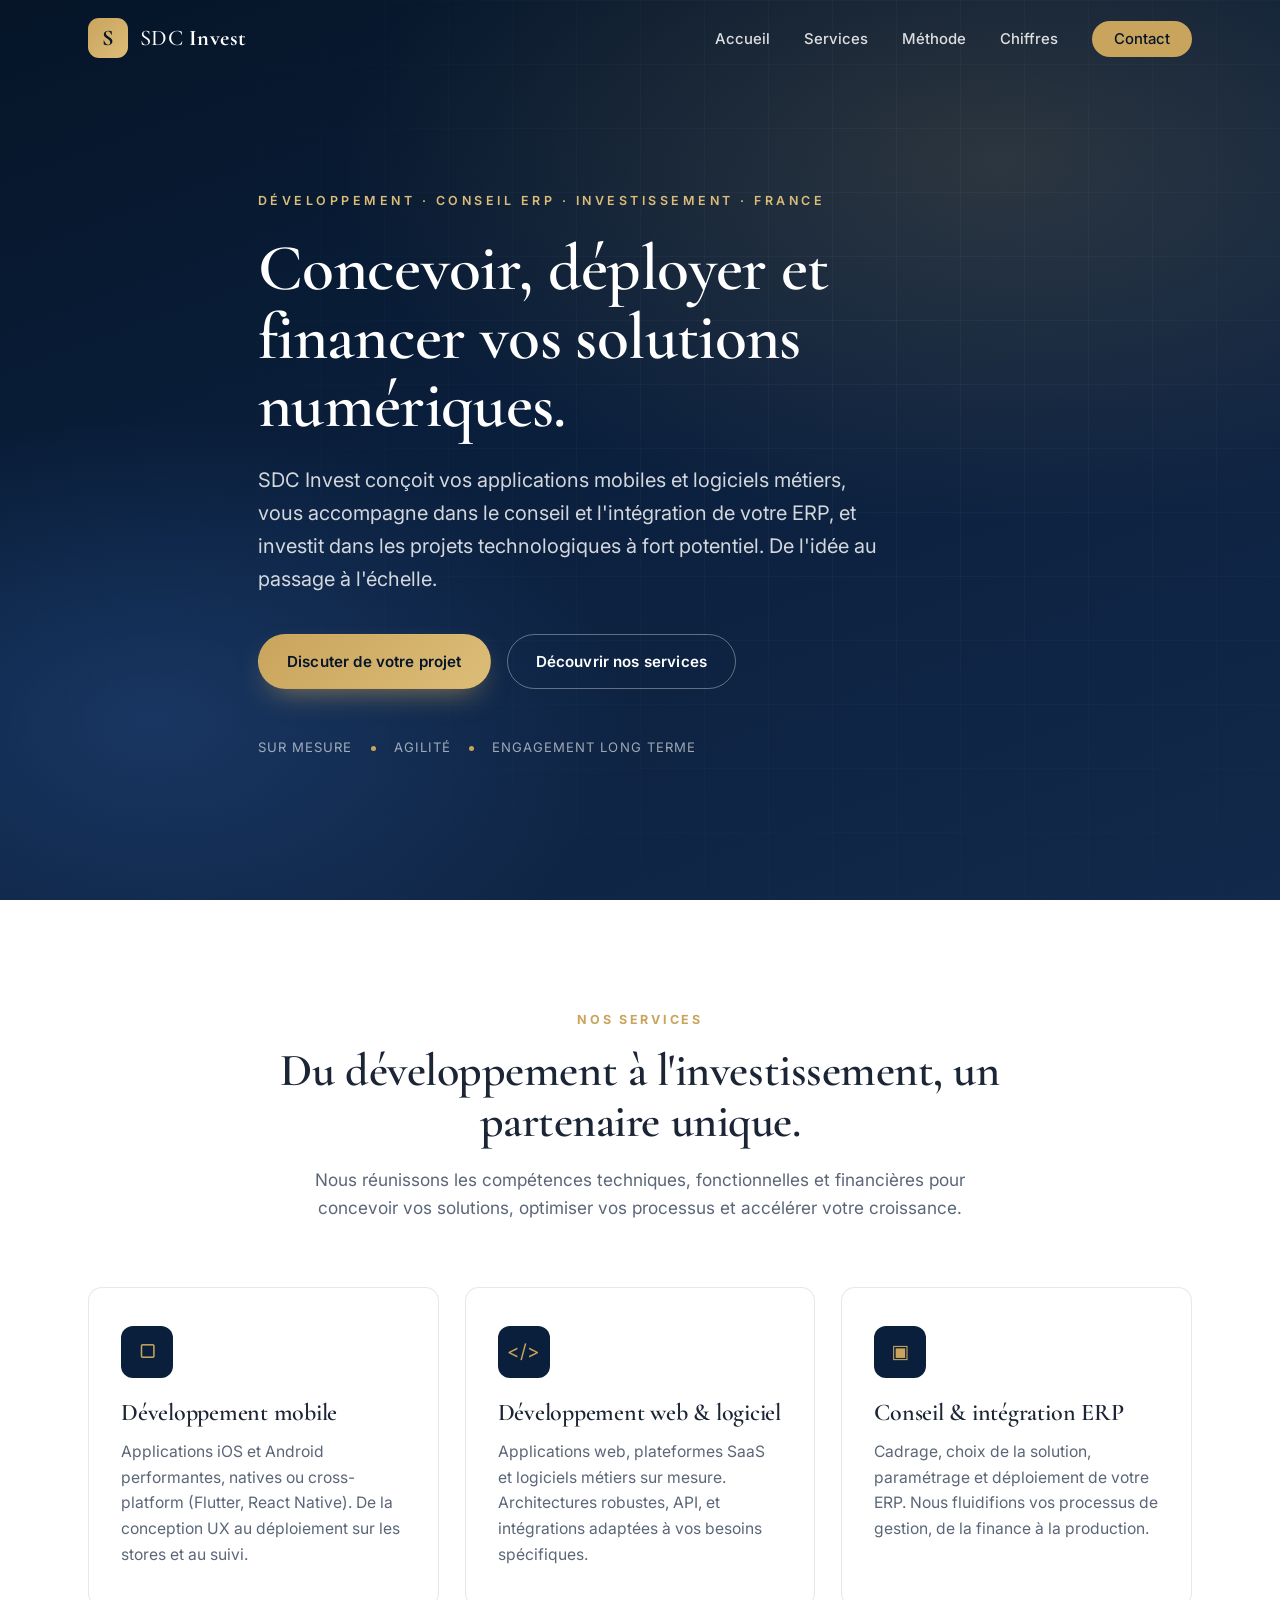
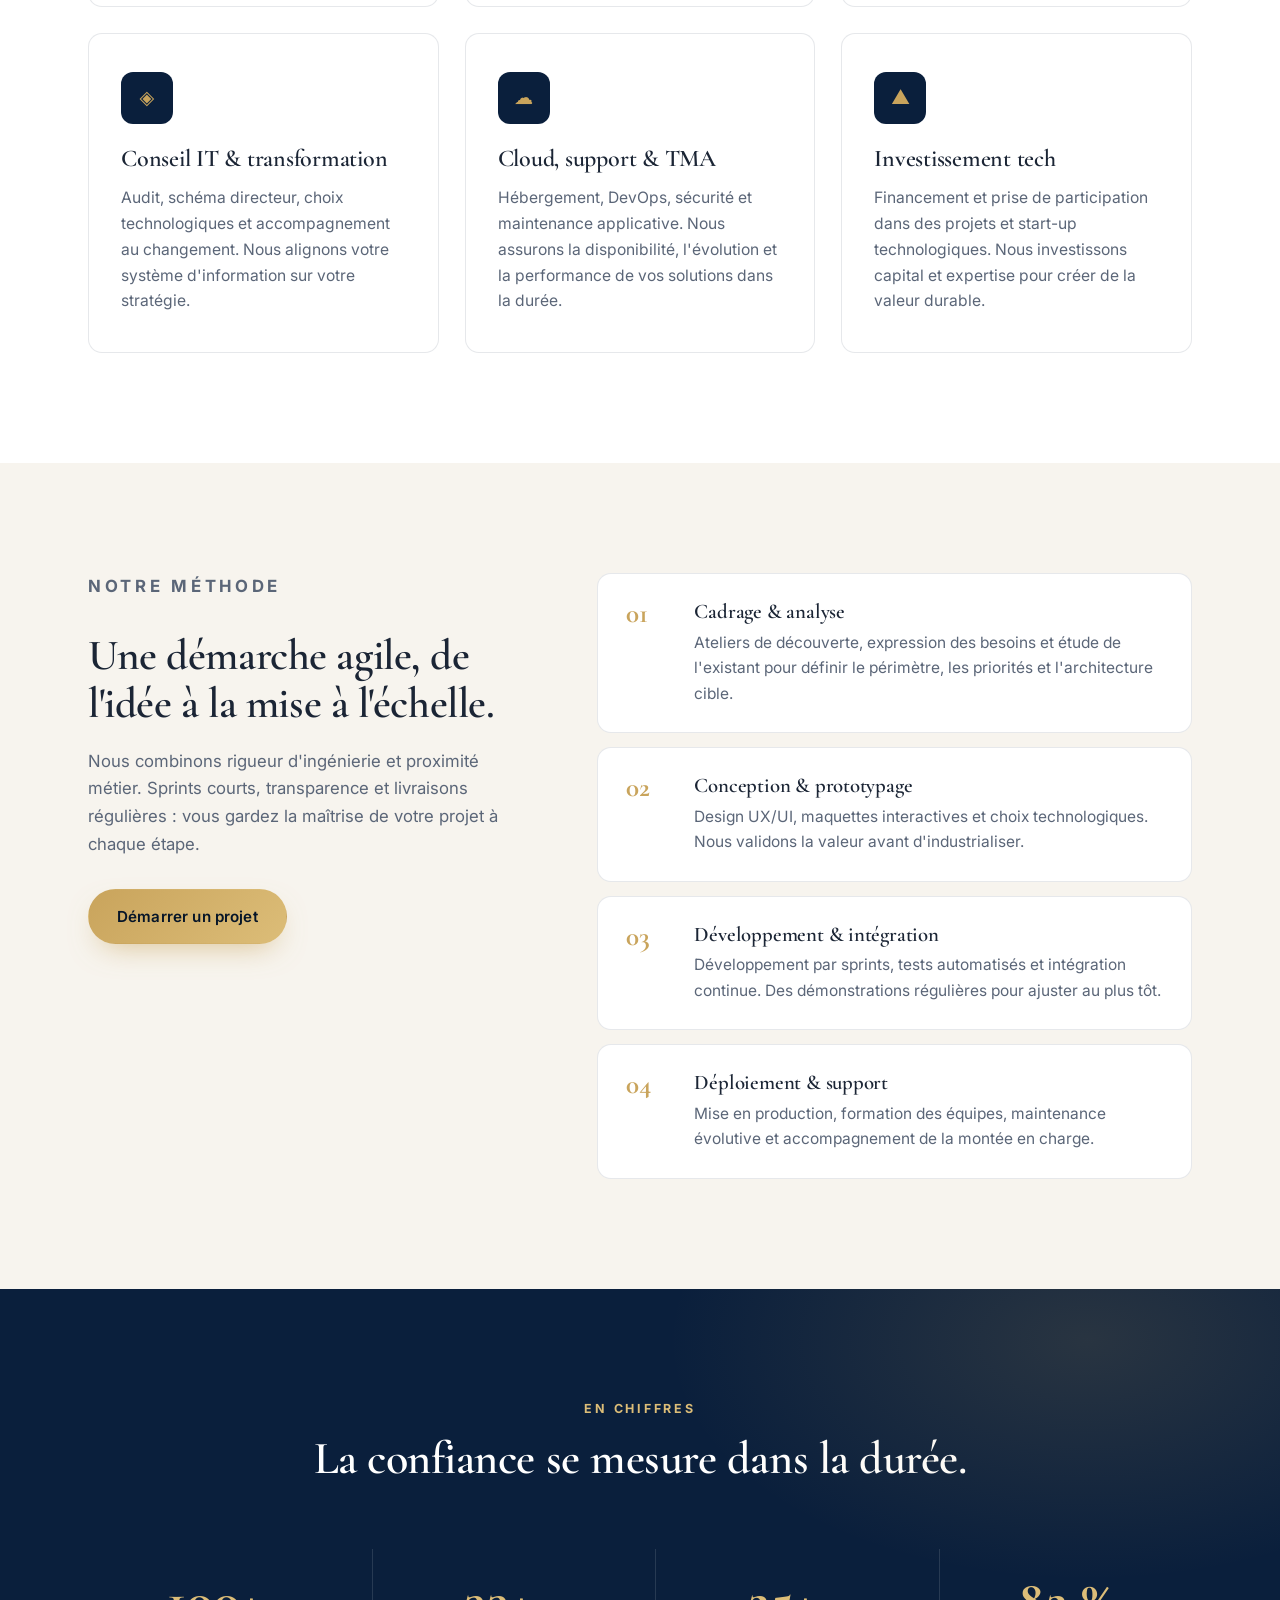
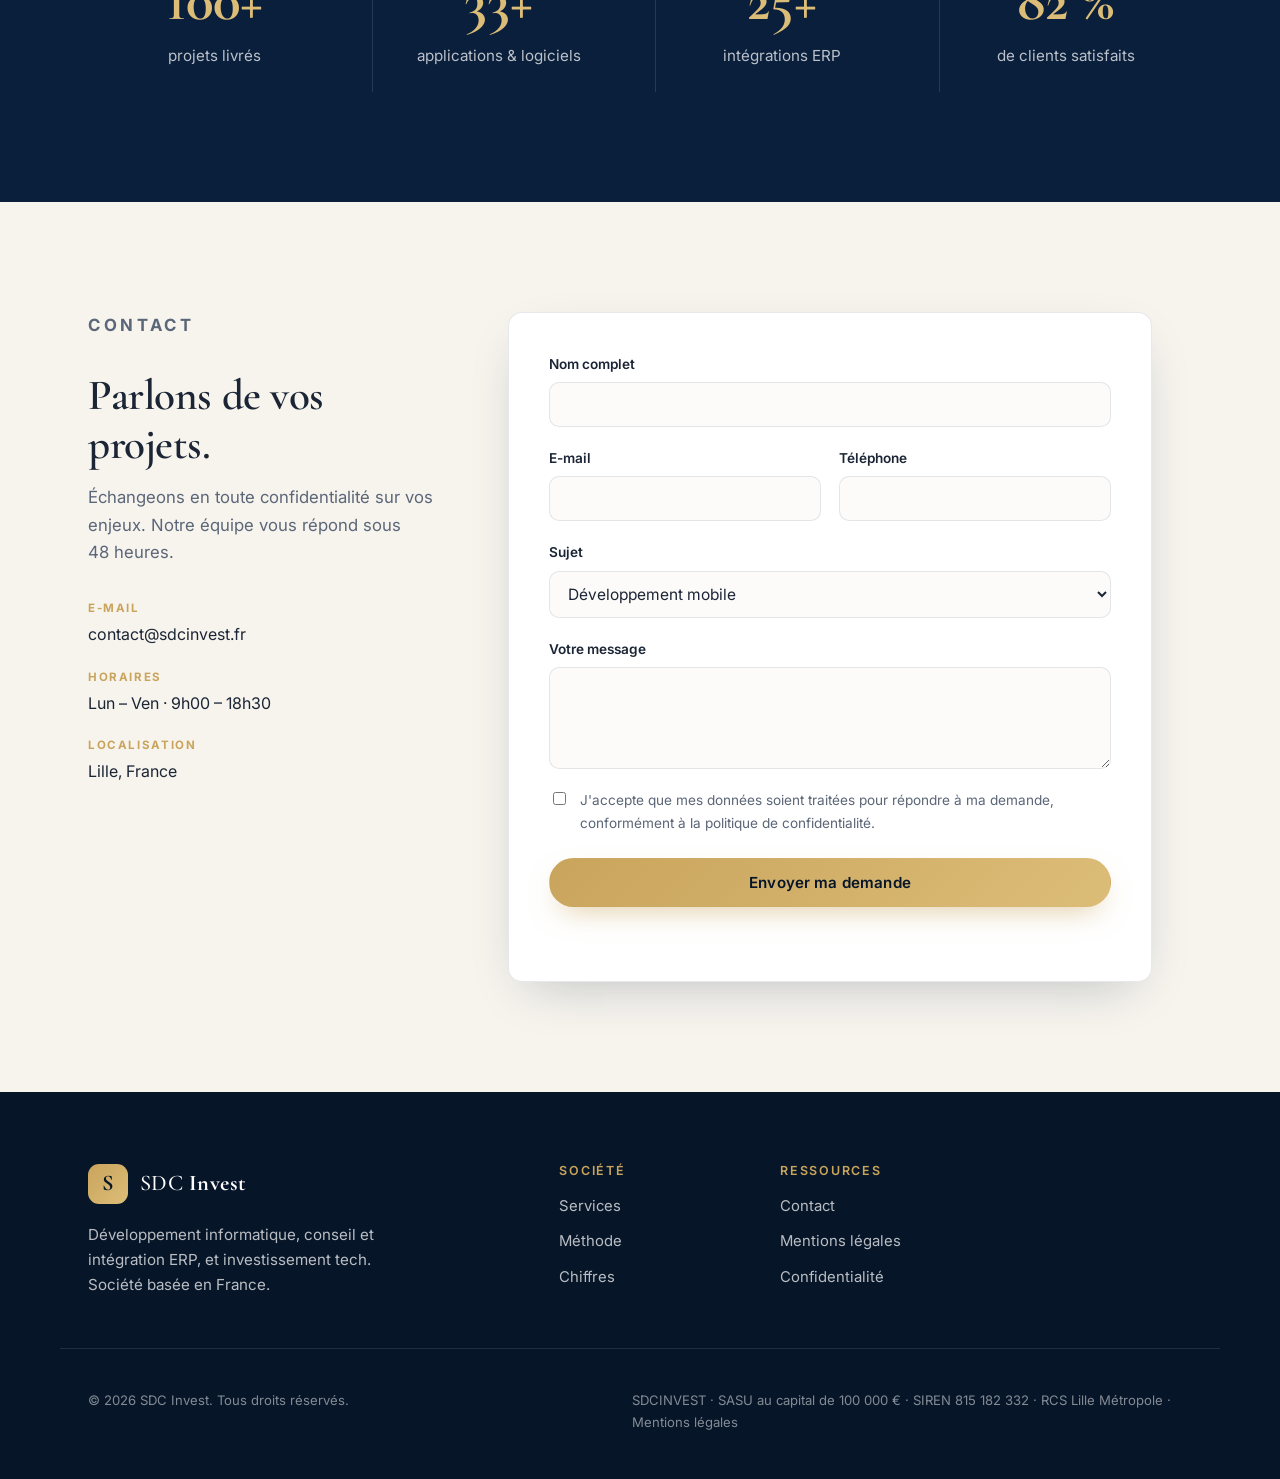
==== commit d8cf3b45: "Footer : suppression du bloc Suivez-nous (LinkedIn / Actualités)" ====
--- a/index.html
+++ b/index.html
@@ -248,11 +248,6 @@
           <a href="mentions-legales.html">Mentions légales</a>
           <a href="mentions-legales.html#confidentialite">Confidentialité</a>
         </div>
-        <div>
-          <h4>Suivez-nous</h4>
-          <a href="#">LinkedIn</a>
-          <a href="#">Actualités</a>
-        </div>
       </nav>
     </div>
     <div class="container footer-bottom">
